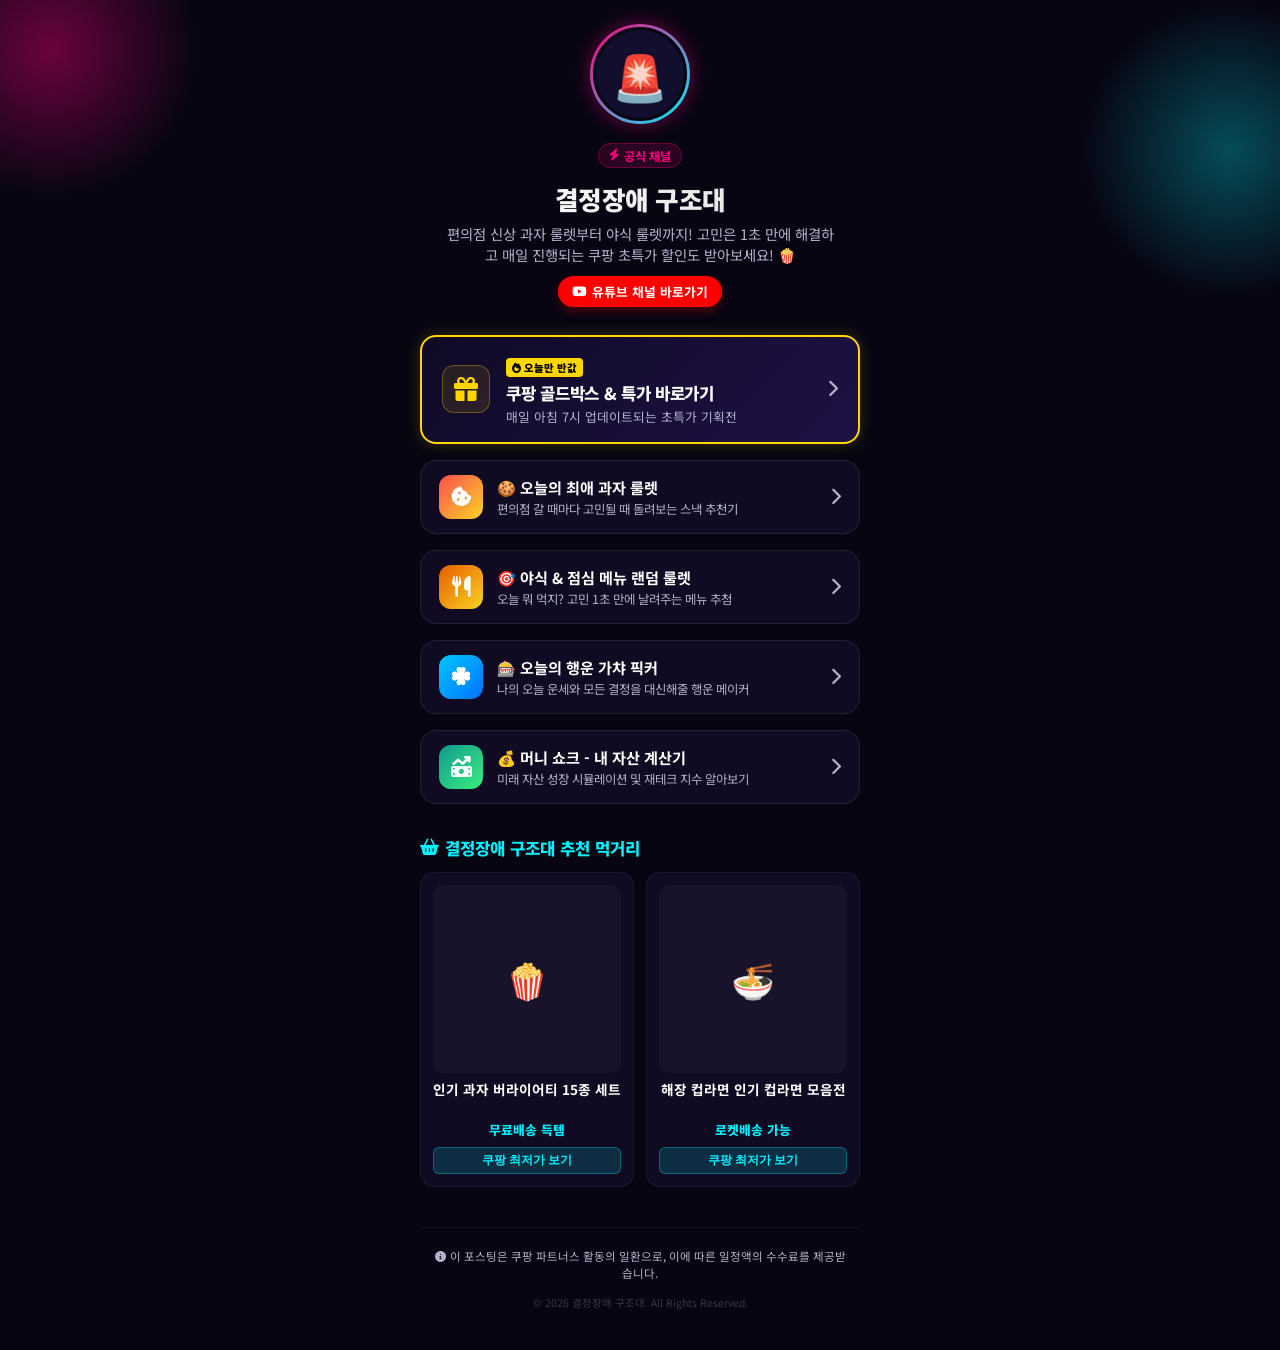
==== hub.html @ 4ec9c9b5 "Add hub.html premium mobile landing page" ====
<!DOCTYPE html>
<html lang="ko">
<head>
  <meta charset="UTF-8">
  <meta name="viewport" content="width=device-width, initial-scale=1.0, maximum-scale=1.0, user-scalable=no">
  <title>결정장애 구조대 공식 허브 - 룰렛 & 최저가 추천</title>
  
  <!-- SEO Meta Tags -->
  <meta name="description" content="편의점 과자 고민부터 점심 메뉴 추천까지! 결정장애 구조대에서 제공하는 초간단 해결 룰렛과 매일 업데이트되는 쿠팡 특가 혜택을 만나보세요.">
  <meta property="og:title" content="결정장애 구조대 공식 허브 - 룰렛 & 최저가 추천">
  <meta property="og:description" content="고민은 시간만 늦출 뿐! 룰렛으로 결정하고 최저가 혜택까지 받아가세요.">
  <meta property="og:type" content="website">

  <!-- Google Fonts -->
  <link rel="preconnect" href="https://fonts.googleapis.com">
  <link rel="preconnect" href="https://fonts.gstatic.com" crossorigin>
  <link href="https://fonts.googleapis.com/css2?family=Noto+Sans+KR:wght@300;400;500;700;900&family=Outfit:wght@400;600;800&display=swap" rel="stylesheet">
  
  <!-- FontAwesome for Icons -->
  <link rel="stylesheet" href="https://cdnjs.cloudflare.com/ajax/libs/font-awesome/6.4.0/css/all.min.css">
  
  <!-- Favicon -->
  <link rel="icon" type="image/svg+xml" href="data:image/svg+xml,<svg xmlns=%22http://www.w3.org/2000/svg%22 viewBox=%220 0 100 100%22><text y=%22.9em%22 font-size=%2290%22>🚨</text></svg>">

  <style>
    :root {
      --bg-dark: #070512;
      --bg-card: rgba(22, 16, 45, 0.65);
      --primary-cyan: #00f2fe;
      --primary-pink: #ff007f;
      --primary-purple: #7928ca;
      --text-white: #ffffff;
      --text-gray: #b3b3cc;
      --gold: #ffd700;
    }

    * {
      box-sizing: border-box;
      margin: 0;
      padding: 0;
      -webkit-tap-highlight-color: transparent;
    }

    body {
      font-family: 'Noto Sans KR', 'Outfit', sans-serif;
      background-color: var(--bg-dark);
      color: var(--text-white);
      min-height: 100vh;
      display: flex;
      flex-direction: column;
      align-items: center;
      overflow-x: hidden;
      position: relative;
    }

    /* Background Neon Effects */
    body::before {
      content: '';
      position: absolute;
      width: 300px;
      height: 300px;
      background: radial-gradient(circle, var(--primary-pink) 0%, transparent 70%);
      top: -100px;
      left: -100px;
      opacity: 0.4;
      pointer-events: none;
      z-index: 0;
    }

    body::after {
      content: '';
      position: absolute;
      width: 300px;
      height: 300px;
      background: radial-gradient(circle, var(--primary-cyan) 0%, transparent 70%);
      bottom: 10%,;
      right: -100px;
      opacity: 0.3;
      pointer-events: none;
      z-index: 0;
    }

    .container {
      width: 100%;
      max-width: 480px; /* Mobile focused max width */
      padding: 24px 20px 40px 20px;
      display: flex;
      flex-direction: column;
      align-items: center;
      z-index: 10;
    }

    /* Channel Header */
    .profile-section {
      text-align: center;
      margin-bottom: 28px;
      animation: fadeIn 0.8s ease-out;
    }

    .avatar-wrapper {
      position: relative;
      width: 100px;
      height: 100px;
      margin: 0 auto 16px auto;
      border-radius: 50%;
      padding: 3px;
      background: linear-gradient(135deg, var(--primary-pink), var(--primary-cyan));
      box-shadow: 0 0 20px rgba(255, 0, 127, 0.4);
    }

    .avatar {
      width: 100%;
      height: 100%;
      border-radius: 50%;
      background-color: #120e2e;
      display: flex;
      align-items: center;
      justify-content: center;
      font-size: 2.5rem;
      border: 3px solid var(--bg-dark);
      overflow: hidden;
    }

    .avatar img {
      width: 100%;
      height: 100%;
      object-fit: cover;
    }

    .channel-name {
      font-size: 1.6rem;
      font-weight: 900;
      letter-spacing: -0.5px;
      margin-bottom: 6px;
      background: linear-gradient(to right, #ffffff, #e1e1e1);
      -webkit-background-clip: text;
      -webkit-text-fill-color: transparent;
    }

    .channel-badge {
      display: inline-flex;
      align-items: center;
      gap: 4px;
      background: rgba(255, 0, 127, 0.15);
      border: 1px solid rgba(255, 0, 127, 0.3);
      color: var(--primary-pink);
      padding: 3px 10px;
      border-radius: 20px;
      font-size: 0.75rem;
      font-weight: 700;
      margin-bottom: 12px;
    }

    .channel-bio {
      font-size: 0.9rem;
      color: var(--text-gray);
      line-height: 1.5;
      max-width: 90%;
      margin: 0 auto;
    }

    /* Social Link Badge */
    .youtube-btn {
      display: inline-flex;
      align-items: center;
      gap: 6px;
      background-color: #ff0000;
      color: #fff;
      text-decoration: none;
      padding: 6px 14px;
      border-radius: 30px;
      font-size: 0.8rem;
      font-weight: 700;
      margin-top: 10px;
      box-shadow: 0 4px 10px rgba(255, 0, 0, 0.3);
      transition: transform 0.2s;
    }
    .youtube-btn:active {
      transform: scale(0.95);
    }

    /* Links Area */
    .links-list {
      width: 100%;
      display: flex;
      flex-direction: column;
      gap: 16px;
    }

    /* Golden COUPANG Button (Highest Priority) */
    .coupang-card {
      width: 100%;
      background: linear-gradient(135deg, #100a26 0%, #1e1145 100%);
      border: 2px solid var(--gold);
      border-radius: 16px;
      padding: 16px 20px;
      text-decoration: none;
      color: var(--text-white);
      display: flex;
      align-items: center;
      position: relative;
      overflow: hidden;
      box-shadow: 0 0 15px rgba(255, 215, 0, 0.2);
      animation: pulseGold 2s infinite alternate;
      transition: transform 0.2s, box-shadow 0.2s;
    }

    .coupang-card:active {
      transform: scale(0.98);
      box-shadow: 0 0 8px rgba(255, 215, 0, 0.4);
    }

    /* Shiny sweeping light effect */
    .coupang-card::after {
      content: '';
      position: absolute;
      top: -50%;
      left: -60%;
      width: 30%;
      height: 200%;
      background: linear-gradient(to right, rgba(255, 255, 255, 0) 0%, rgba(255, 255, 255, 0.3) 50%, rgba(255, 255, 255, 0) 100%);
      transform: rotate(25deg);
      animation: shine 3s infinite;
    }

    .coupang-icon-wrap {
      background: rgba(255, 215, 0, 0.1);
      border: 1px solid rgba(255, 215, 0, 0.3);
      width: 48px;
      height: 48px;
      border-radius: 12px;
      display: flex;
      align-items: center;
      justify-content: center;
      font-size: 1.5rem;
      color: var(--gold);
      margin-right: 16px;
      flex-shrink: 0;
    }

    .coupang-info {
      flex-grow: 1;
    }

    .coupang-badge {
      display: inline-block;
      background: var(--gold);
      color: #000;
      font-size: 0.65rem;
      font-weight: 900;
      padding: 2px 6px;
      border-radius: 4px;
      margin-bottom: 4px;
      text-transform: uppercase;
    }

    .coupang-title {
      font-size: 1.05rem;
      font-weight: 800;
      letter-spacing: -0.3px;
    }

    .coupang-sub {
      font-size: 0.8rem;
      color: var(--text-gray);
      margin-top: 2px;
    }

    .arrow-icon {
      font-size: 1.1rem;
      color: var(--text-gray);
      margin-left: 8px;
    }

    /* Normal Hub Link Button */
    .link-item {
      background: var(--bg-card);
      border: 1px solid rgba(255, 255, 255, 0.08);
      border-radius: 16px;
      padding: 14px 18px;
      text-decoration: none;
      color: var(--text-white);
      display: flex;
      align-items: center;
      backdrop-filter: blur(10px);
      -webkit-backdrop-filter: blur(10px);
      transition: transform 0.2s, background-color 0.2s, border-color 0.2s;
    }

    .link-item:active {
      transform: scale(0.98);
      background: rgba(40, 30, 80, 0.8);
      border-color: rgba(255, 255, 255, 0.2);
    }

    .link-icon-wrap {
      width: 44px;
      height: 44px;
      border-radius: 12px;
      display: flex;
      align-items: center;
      justify-content: center;
      font-size: 1.3rem;
      margin-right: 14px;
      flex-shrink: 0;
      color: #fff;
    }

    /* Colorful Icons */
    .icon-snack { background: linear-gradient(135deg, #ff4e50, #f9d423); }
    .icon-food { background: linear-gradient(135deg, #e65c00, #f9d423); }
    .icon-gacha { background: linear-gradient(135deg, #00c6ff, #0072ff); }
    .icon-money { background: linear-gradient(135deg, #11998e, #38ef7d); }

    .link-details {
      flex-grow: 1;
    }

    .link-title {
      font-size: 0.95rem;
      font-weight: 700;
    }

    .link-desc {
      font-size: 0.78rem;
      color: var(--text-gray);
      margin-top: 2px;
    }

    /* Hot Deal Carousel / Recommendation Section */
    .shop-section {
      width: 100%;
      margin-top: 32px;
      animation: fadeIn 1s ease-out;
    }

    .section-title {
      font-size: 1.05rem;
      font-weight: 800;
      margin-bottom: 12px;
      display: flex;
      align-items: center;
      gap: 6px;
      color: var(--primary-cyan);
    }

    .shop-grid {
      display: grid;
      grid-template-columns: 1fr 1fr;
      gap: 12px;
      width: 100%;
    }

    .shop-card {
      background: var(--bg-card);
      border: 1px solid rgba(255, 255, 255, 0.05);
      border-radius: 14px;
      padding: 12px;
      text-decoration: none;
      color: var(--text-white);
      display: flex;
      flex-direction: column;
      align-items: center;
      text-align: center;
      transition: transform 0.2s;
    }

    .shop-card:active {
      transform: scale(0.96);
    }

    .shop-img-wrap {
      width: 100%;
      aspect-ratio: 1;
      border-radius: 10px;
      background: rgba(255, 255, 255, 0.03);
      display: flex;
      align-items: center;
      justify-content: center;
      margin-bottom: 8px;
      overflow: hidden;
    }

    .shop-img-wrap i {
      font-size: 2.2rem;
      color: var(--primary-pink);
    }

    .shop-card img {
      width: 100%;
      height: 100%;
      object-fit: cover;
    }

    .shop-name {
      font-size: 0.85rem;
      font-weight: 700;
      line-height: 1.3;
      height: 2.6em; /* Allow 2 lines */
      overflow: hidden;
      display: -webkit-box;
      -webkit-line-clamp: 2;
      -webkit-box-orient: vertical;
    }

    .shop-price {
      font-size: 0.8rem;
      color: var(--primary-cyan);
      font-weight: 800;
      margin-top: 4px;
    }

    .shop-btn {
      width: 100%;
      background: rgba(0, 242, 254, 0.15);
      border: 1px solid rgba(0, 242, 254, 0.3);
      color: var(--primary-cyan);
      padding: 4px 0;
      border-radius: 6px;
      font-size: 0.75rem;
      font-weight: 700;
      margin-top: 8px;
    }

    /* Footer disclaimer for Coupang Partners */
    .footer {
      width: 100%;
      text-align: center;
      margin-top: 40px;
      padding-top: 20px;
      border-top: 1px solid rgba(255, 255, 255, 0.05);
    }

    .disclaimer {
      font-size: 0.72rem;
      color: var(--text-gray);
      line-height: 1.5;
      max-width: 95%;
      margin: 0 auto;
    }

    .copyright {
      font-size: 0.65rem;
      color: rgba(255, 255, 255, 0.2);
      margin-top: 12px;
    }

    /* Keyframes */
    @keyframes fadeIn {
      from { opacity: 0; transform: translateY(15px); }
      to { opacity: 1; transform: translateY(0); }
    }

    @keyframes shine {
      0% { left: -60%; }
      30% { left: 140%; }
      100% { left: 140%; }
    }

    @keyframes pulseGold {
      0% { box-shadow: 0 0 10px rgba(255, 215, 0, 0.2); border-color: rgba(255, 215, 0, 0.6); }
      100% { box-shadow: 0 0 22px rgba(255, 215, 0, 0.5); border-color: rgba(255, 215, 0, 1); }
    }
  </style>
</head>
<body>

  <div class="container">
    
    <!-- Profile / Header Section -->
    <header class="profile-section">
      <div class="avatar-wrapper">
        <div class="avatar">
          <!-- Temporary emoji. Can replace with channel logo image -->
          <span style="font-size: 2.8rem;">🚨</span>
        </div>
      </div>
      
      <div class="channel-badge"><i class="fa-solid fa-bolt"></i> 공식 채널</div>
      <h2 class="channel-name">결정장애 구조대</h2>
      <p class="channel-bio">편의점 신상 과자 룰렛부터 야식 룰렛까지! 고민은 1초 만에 해결하고 매일 진행되는 쿠팡 초특가 할인도 받아보세요! 🍿</p>
      
      <a href="https://www.youtube.com/@snack-picker" target="_blank" rel="noopener noreferrer" class="youtube-btn">
        <i class="fa-brands fa-youtube"></i> 유튜브 채널 바로가기
      </a>
    </header>

    <!-- Hub Link Buttons -->
    <div class="links-list">
      
      <!-- 👑 Golden VIP Button: Coupang Partners (Always at top) -->
      <a href="https://link.coupang.com/a/bCDEFG" target="_blank" rel="noopener noreferrer" class="coupang-card" id="coupang-main-link">
        <div class="coupang-icon-wrap">
          <i class="fa-solid fa-gift"></i>
        </div>
        <div class="coupang-info">
          <span class="coupang-badge"><i class="fa-solid fa-fire"></i> 오늘만 반값</span>
          <div class="coupang-title">쿠팡 골드박스 & 특가 바로가기</div>
          <div class="coupang-sub">매일 아침 7시 업데이트되는 초특가 기획전</div>
        </div>
        <i class="fa-solid fa-chevron-right arrow-icon"></i>
      </a>

      <!-- 🎮 Snack Picker Game Link -->
      <a href="https://nowhere78.github.io/snack-picker/" class="link-item">
        <div class="link-icon-wrap icon-snack">
          <i class="fa-solid fa-cookie-bite"></i>
        </div>
        <div class="link-details">
          <div class="link-title">🍪 오늘의 최애 과자 룰렛</div>
          <div class="link-desc">편의점 갈 때마다 고민될 때 돌려보는 스낵 추천기</div>
        </div>
        <i class="fa-solid fa-chevron-right arrow-icon"></i>
      </a>

      <!-- 🎮 Food Roulette Link -->
      <a href="https://nowhere78.github.io/food-roulette/" class="link-item">
        <div class="link-icon-wrap icon-food">
          <i class="fa-solid fa-utensils"></i>
        </div>
        <div class="link-details">
          <div class="link-title">🎯 야식 & 점심 메뉴 랜덤 룰렛</div>
          <div class="link-desc">오늘 뭐 먹지? 고민 1초 만에 날려주는 메뉴 추첨</div>
        </div>
        <i class="fa-solid fa-chevron-right arrow-icon"></i>
      </a>

      <!-- 🎮 Gacha Picker Link -->
      <a href="https://nowhere78.github.io/gacha-picker/" class="link-item">
        <div class="link-icon-wrap icon-gacha">
          <i class="fa-solid fa-clover"></i>
        </div>
        <div class="link-details">
          <div class="link-title">🎰 오늘의 행운 가챠 픽커</div>
          <div class="link-desc">나의 오늘 운세와 모든 결정을 대신해줄 행운 메이커</div>
        </div>
        <i class="fa-solid fa-chevron-right arrow-icon"></i>
      </a>

      <!-- 🎮 Money Shock Link -->
      <a href="https://nowhere78.github.io/money-shock/" class="link-item">
        <div class="link-icon-wrap icon-money">
          <i class="fa-solid fa-money-bill-trend-up"></i>
        </div>
        <div class="link-details">
          <div class="link-title">💰 머니 쇼크 - 내 자산 계산기</div>
          <div class="link-desc">미래 자산 성장 시뮬레이션 및 재테크 지수 알아보기</div>
        </div>
        <i class="fa-solid fa-chevron-right arrow-icon"></i>
      </a>

    </div>

    <!-- Quick Purchase Products Grid -->
    <section class="shop-section">
      <h3 class="section-title">
        <i class="fa-solid fa-basket-shopping"></i> 결정장애 구조대 추천 먹거리
      </h3>
      
      <div class="shop-grid">
        
        <!-- Card 1 -->
        <a href="https://link.coupang.com/a/bCDEFG" target="_blank" rel="noopener noreferrer" class="shop-card">
          <div class="shop-img-wrap">
            <span style="font-size: 2.2rem;">🍿</span>
          </div>
          <div class="shop-name">인기 과자 버라이어티 15종 세트</div>
          <div class="shop-price">무료배송 득템</div>
          <button class="shop-btn">쿠팡 최저가 보기</button>
        </a>

        <!-- Card 2 -->
        <a href="https://link.coupang.com/a/bCDEFG" target="_blank" rel="noopener noreferrer" class="shop-card">
          <div class="shop-img-wrap">
            <span style="font-size: 2.2rem;">🍜</span>
          </div>
          <div class="shop-name">해장 컵라면 인기 컵라면 모음전</div>
          <div class="shop-price">로켓배송 가능</div>
          <button class="shop-btn">쿠팡 최저가 보기</button>
        </a>

      </div>
    </section>

    <!-- Footer with Coupang Partners Legal Notice -->
    <footer class="footer">
      <p class="disclaimer">
        <i class="fa-solid fa-circle-info"></i> 이 포스팅은 쿠팡 파트너스 활동의 일환으로, 이에 따른 일정액의 수수료를 제공받습니다.
      </p>
      <p class="copyright">&copy; 2026 결정장애 구조대. All Rights Reserved.</p>
    </footer>

  </div>

</body>
</html>
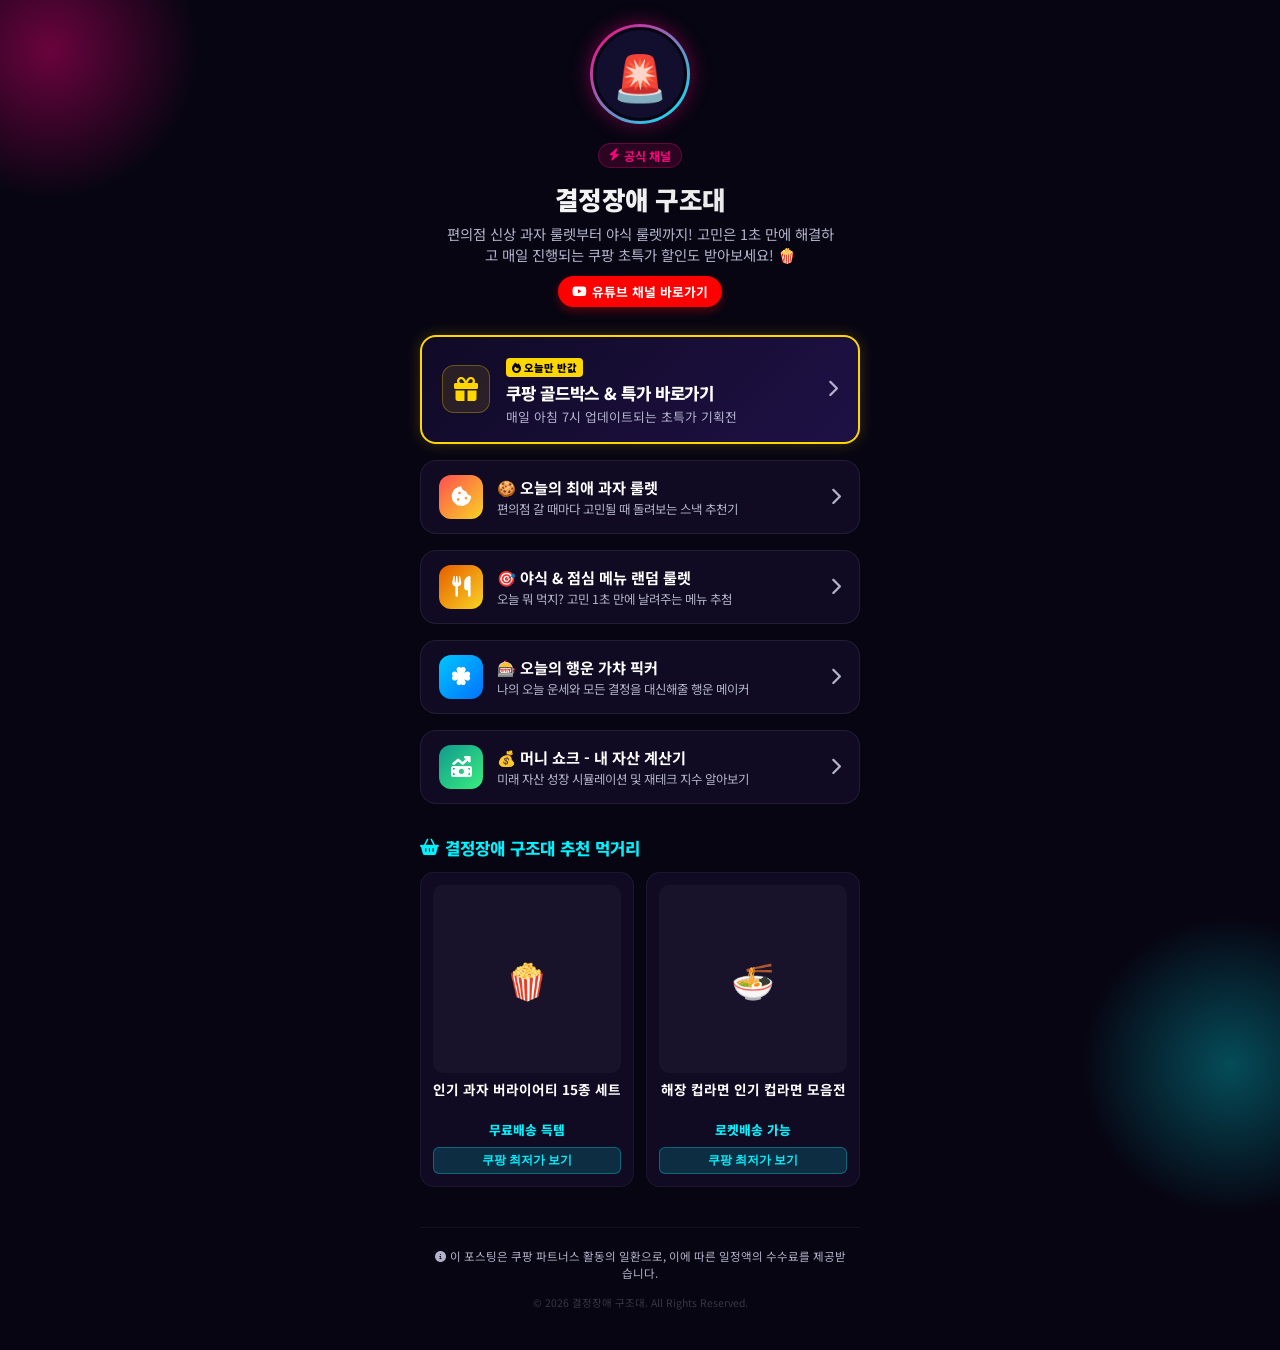
==== commit 5928682c: "Fix CSS syntax error in background glow" ====
--- a/hub.html
+++ b/hub.html
@@ -73,7 +73,7 @@
       width: 300px;
       height: 300px;
       background: radial-gradient(circle, var(--primary-cyan) 0%, transparent 70%);
-      bottom: 10%,;
+      bottom: 10%;
       right: -100px;
       opacity: 0.3;
       pointer-events: none;
